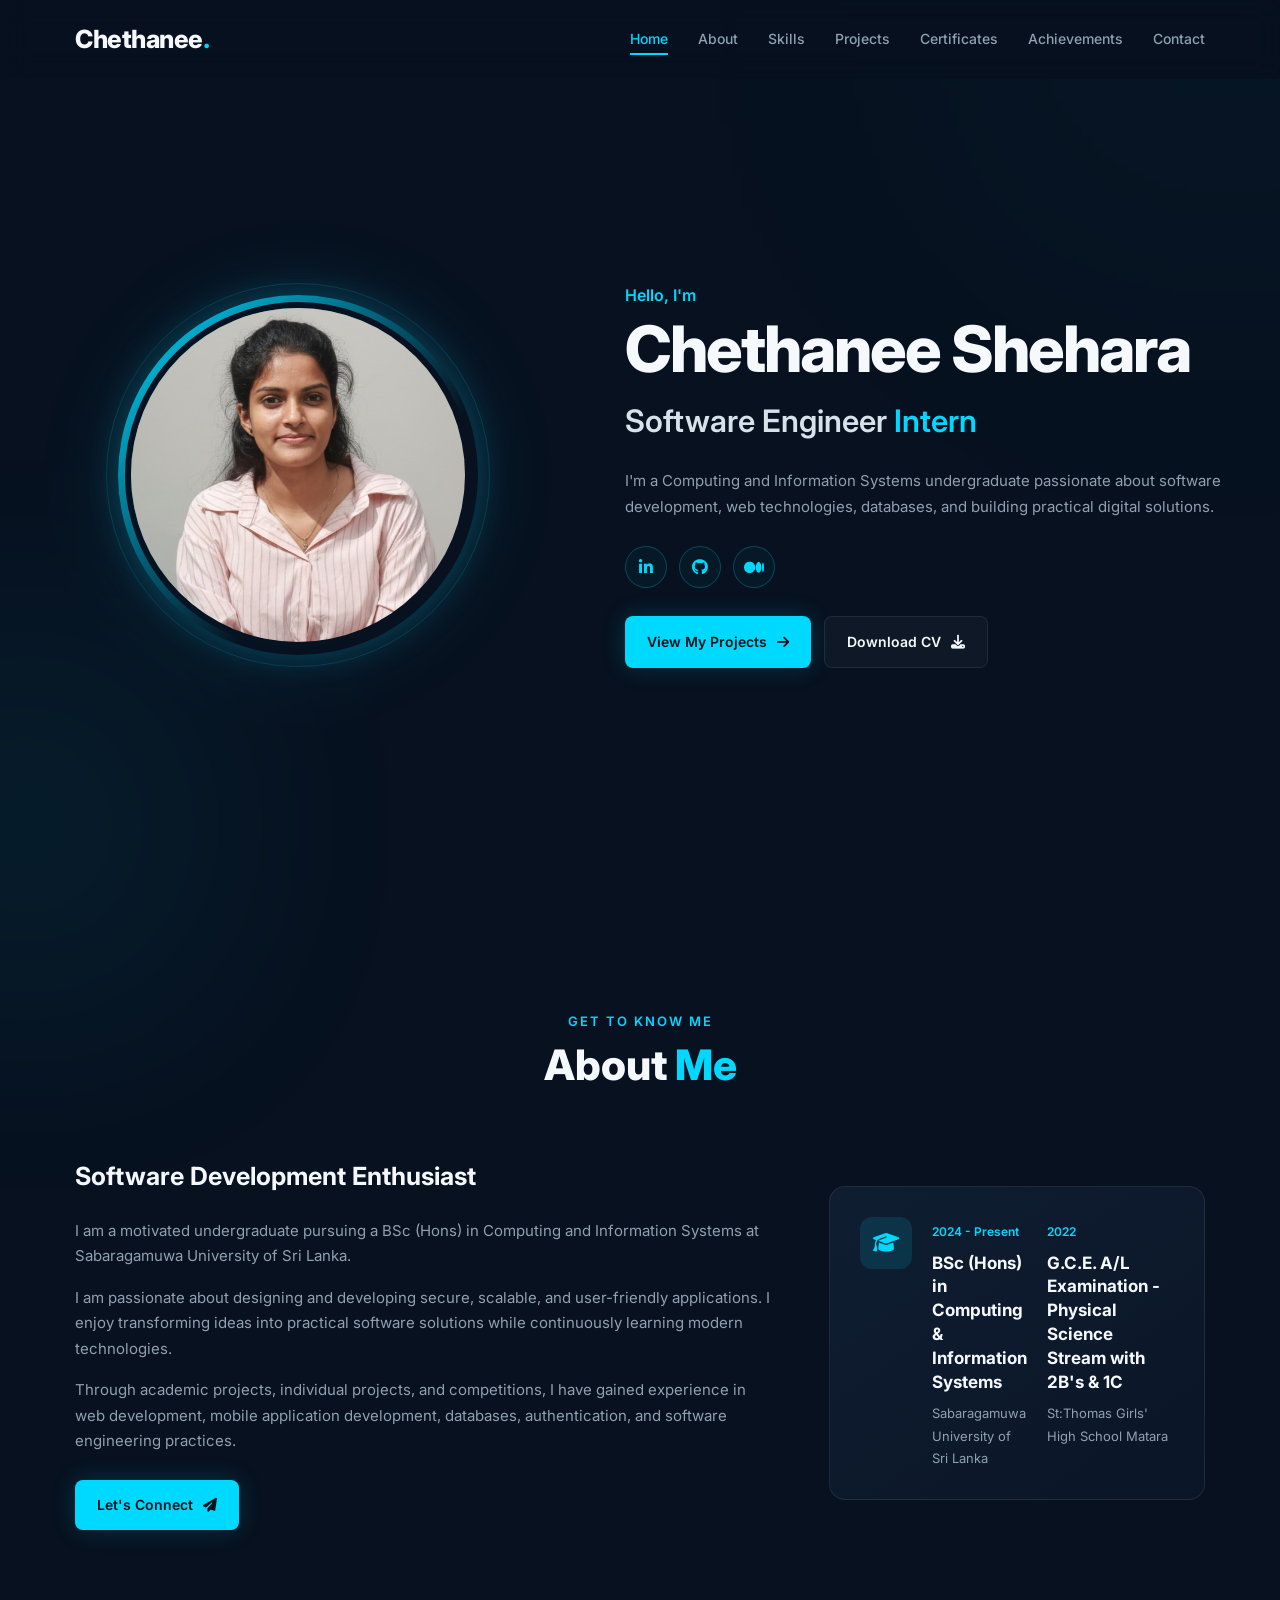
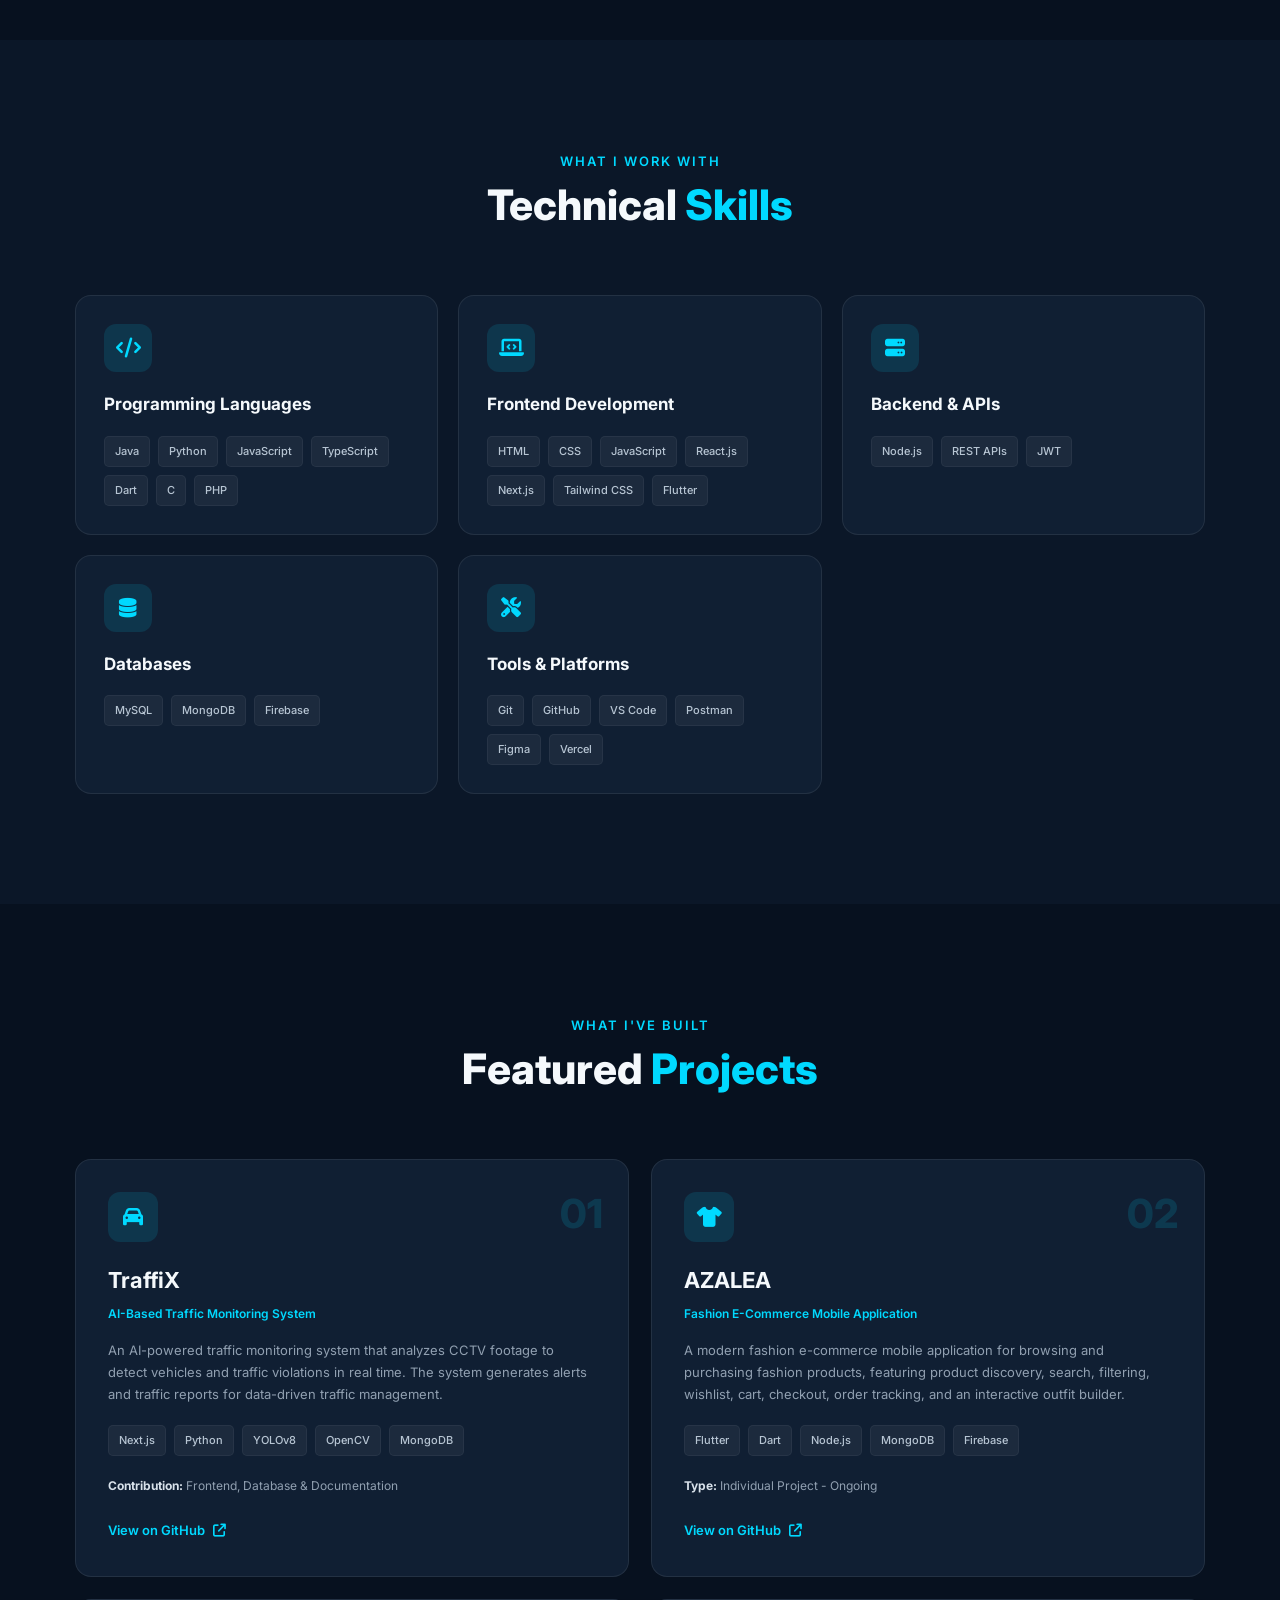
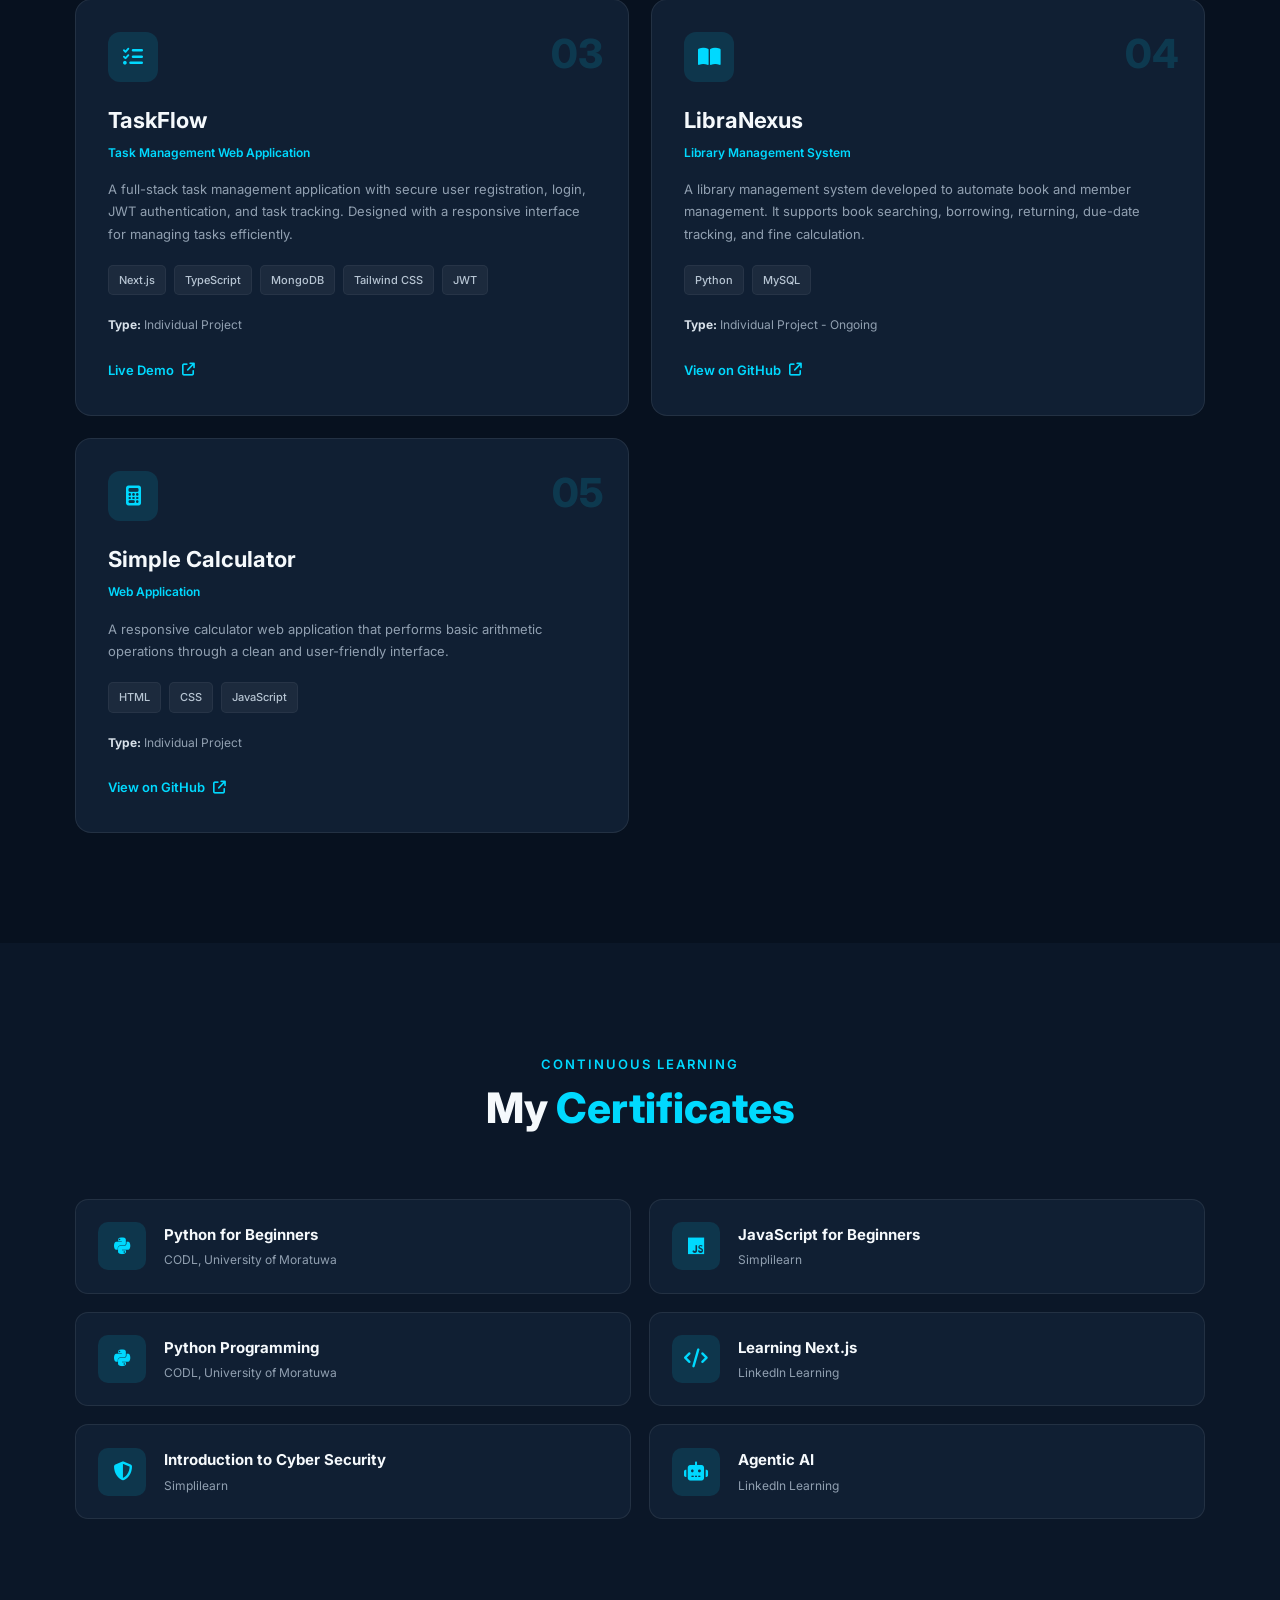
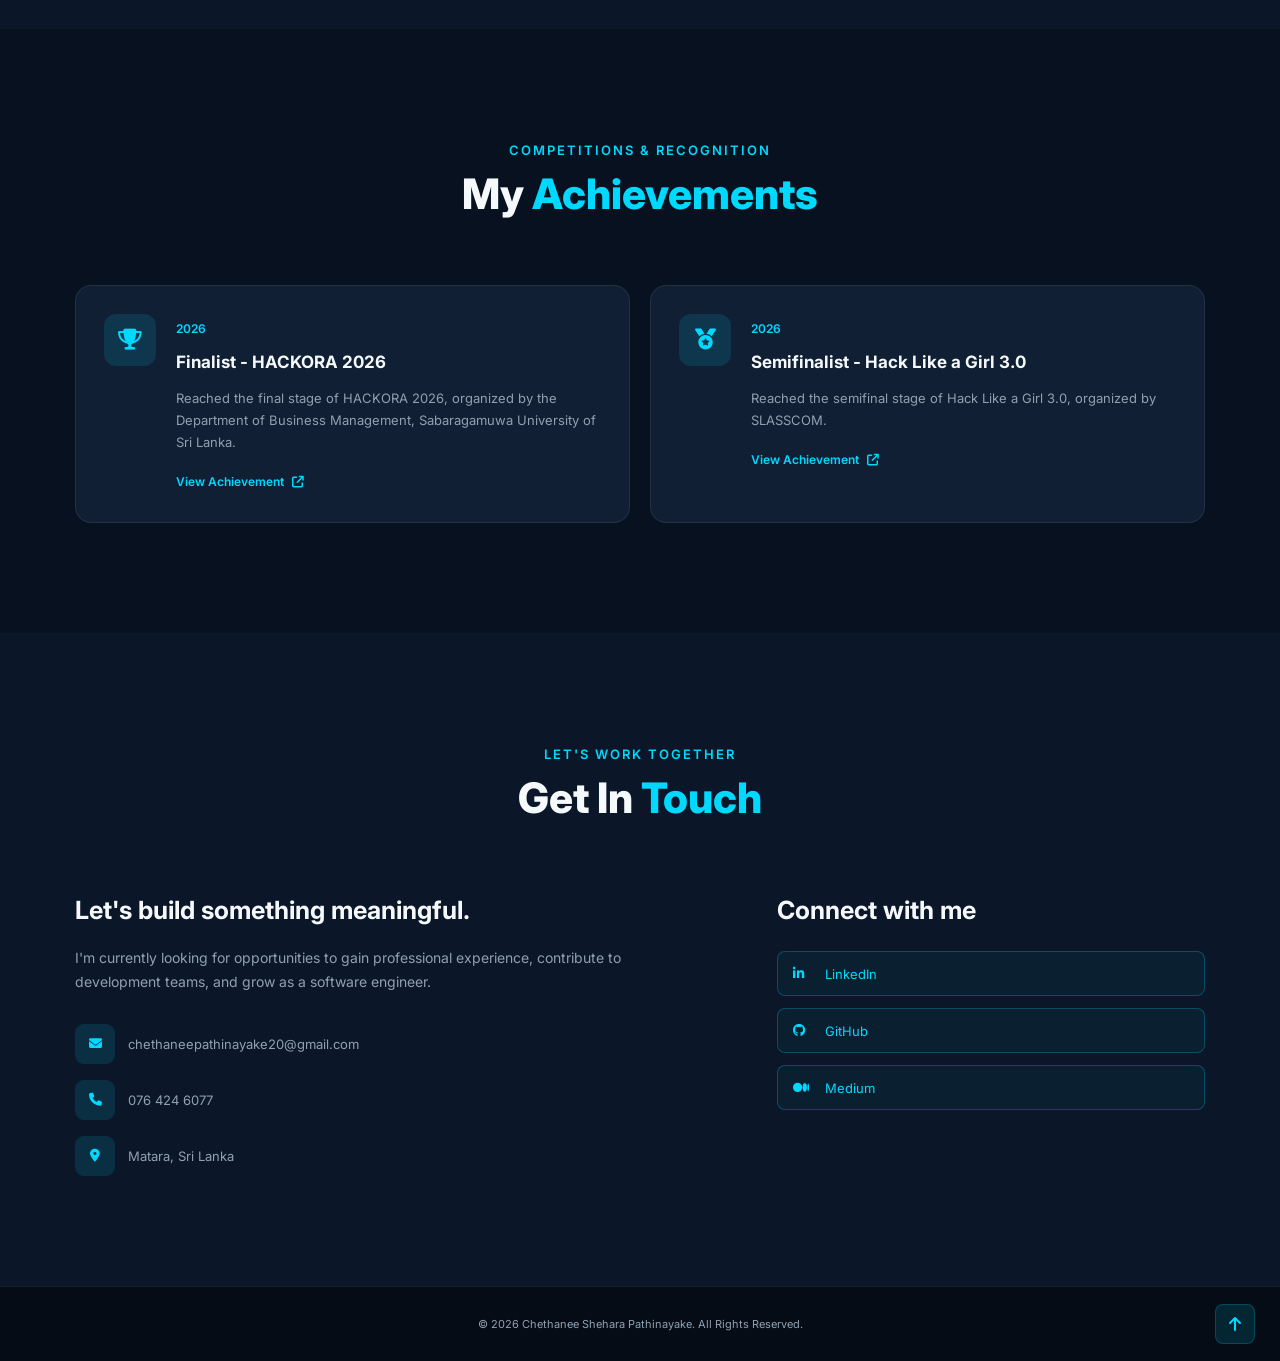
==== index.html @ 56ee56ca "Initial portfolio website" ====
<!DOCTYPE html>
<html lang="en">
<head>
  <meta charset="UTF-8">
  <meta name="viewport" content="width=device-width, initial-scale=1.0">

  <title>Chethanee Shehara | Software Engineer Intern</title>

  <meta
    name="description"
    content="Portfolio of Chethanee Shehara Pathinayake, a Computing and Information Systems undergraduate and aspiring Software Engineer."
  >

  <link rel="stylesheet" href="style.css">

  <!-- Font Awesome Icons -->
  <link
    rel="stylesheet"
    href="https://cdnjs.cloudflare.com/ajax/libs/font-awesome/6.5.2/css/all.min.css"
  >

  <script src="script.js" defer></script>
</head>

<body>

  <!-- =========================
       NAVBAR
  ========================== -->
  <header>
    <nav class="navbar">

      <a href="#home" class="logo">
        Chethanee<span>.</span>
      </a>

      <ul class="nav-links">
        <li><a href="#home" class="active">Home</a></li>
        <li><a href="#about">About</a></li>
        <li><a href="#skills">Skills</a></li>
        <li><a href="#projects">Projects</a></li>
        <li><a href="#certificates">Certificates</a></li>
        <li><a href="#achievements">Achievements</a></li>
        <li><a href="#contact">Contact</a></li>
      </ul>

      <button class="menu-toggle" aria-label="Toggle navigation">
        <i class="fa-solid fa-bars"></i>
      </button>

    </nav>
  </header>


  <!-- =========================
       HOME / HERO
  ========================== -->
  <section id="home" class="hero">

    <div class="hero-container">

      <!-- Profile Image -->
      <div class="hero-image">
        <div class="image-glow">
          <img
            src="images/Profile.jpeg"
            alt="Chethanee Shehara Pathinayake"
            class="profile-pic"
          >
        </div>
      </div>


      <!-- Hero Content -->
      <div class="hero-content">

        <p class="intro-text">Hello, I'm</p>

        <h1>
          Chethanee Shehara
        </h1>

        <h2>
          Software Engineer <span>Intern</span>
        </h2>

        <p class="hero-description">
          I'm a Computing and Information Systems undergraduate passionate
          about software development, web technologies, databases, and
          building practical digital solutions.
        </p>


        <!-- Social Links -->
        <div class="social-links">

          <a
            href="https://www.linkedin.com/in/chethanee-shehara-671b24375/"
            target="_blank"
            rel="noopener noreferrer"
            aria-label="LinkedIn"
          >
            <i class="fa-brands fa-linkedin-in"></i>
          </a>

          <a
            href="https://github.com/chethaneeshehara"
            target="_blank"
            rel="noopener noreferrer"
            aria-label="GitHub"
          >
            <i class="fa-brands fa-github"></i>
          </a>

          <a
            href="https://medium.com/@chethaneeshehara"
            target="_blank"
            rel="noopener noreferrer"
            aria-label="Medium"
          >
            <i class="fa-brands fa-medium"></i>
          </a>

        </div>


        <!-- Hero Buttons -->
        <div class="hero-buttons">

          <a href="#projects" class="btn primary-btn">
            View My Projects
            <i class="fa-solid fa-arrow-right"></i>
          </a>

          <a
            href="cv/Chethanee-Shehara-CV.pdf"
            class="btn secondary-btn"
            download
          >
            Download CV
            <i class="fa-solid fa-download"></i>
          </a>

        </div>

      </div>

    </div>

  </section>


  <!-- =========================
       ABOUT
  ========================== -->
  <section id="about" class="about section">

    <div class="section-title">
      <p>Get To Know Me</p>
      <h2>About <span>Me</span></h2>
    </div>


    <div class="about-container">

      <div class="about-content">

        <h3>Software Development Enthusiast</h3>

        <p>
          I am a motivated undergraduate pursuing a BSc (Hons) in
          Computing and Information Systems at Sabaragamuwa University
          of Sri Lanka.
        </p>

        <p>
          I am passionate about designing and developing secure,
          scalable, and user-friendly applications. I enjoy transforming
          ideas into practical software solutions while continuously
          learning modern technologies.
        </p>

        <p>
          Through academic projects, individual projects, and
          competitions, I have gained experience in web development,
          mobile application development, databases, authentication,
          and software engineering practices.
        </p>

        <a href="#contact" class="btn primary-btn">
          Let's Connect
          <i class="fa-solid fa-paper-plane"></i>
        </a>

      </div>


      <!-- Education Card -->
      <div class="education-card">

        <div class="education-icon">
          <i class="fa-solid fa-graduation-cap"></i>
        </div>

        <div>
          <span>2024 - Present</span>

          <h3>
            BSc (Hons) in Computing & Information Systems
          </h3>

          <p>
            Sabaragamuwa University of Sri Lanka
          </p>
        </div>
        <div>
          <span>2022</span>

          <h3>
            
G.C.E. A/L Examination - Physical Science Stream with 2B's & 1C
          </h3>

          <p>
            St:Thomas Girls' High School Matara
          </p>
        </div>

      </div>

    </div>

  </section>


  <!-- =========================
       SKILLS
  ========================== -->
  <section id="skills" class="skills section">

    <div class="section-title">
      <p>What I Work With</p>
      <h2>Technical <span>Skills</span></h2>
    </div>


    <div class="skills-container">

      <!-- Programming -->
      <div class="skill-card">

        <div class="skill-icon">
          <i class="fa-solid fa-code"></i>
        </div>

        <h3>Programming Languages</h3>

        <div class="skill-tags">
          <span>Java</span>
          <span>Python</span>
          <span>JavaScript</span>
          <span>TypeScript</span>
          <span>Dart</span>
          <span>C</span>
          <span>PHP</span>
        </div>

      </div>


      <!-- Frontend -->
      <div class="skill-card">

        <div class="skill-icon">
          <i class="fa-solid fa-laptop-code"></i>
        </div>

        <h3>Frontend Development</h3>

        <div class="skill-tags">
          <span>HTML</span>
          <span>CSS</span>
          <span>JavaScript</span>
          <span>React.js</span>
          <span>Next.js</span>
          <span>Tailwind CSS</span>
          <span>Flutter</span>
        </div>

      </div>


      <!-- Backend -->
      <div class="skill-card">

        <div class="skill-icon">
          <i class="fa-solid fa-server"></i>
        </div>

        <h3>Backend & APIs</h3>

        <div class="skill-tags">
          <span>Node.js</span>
          <span>REST APIs</span>
          <span>JWT</span>
        </div>

      </div>


      <!-- Databases -->
      <div class="skill-card">

        <div class="skill-icon">
          <i class="fa-solid fa-database"></i>
        </div>

        <h3>Databases</h3>

        <div class="skill-tags">
          <span>MySQL</span>
          <span>MongoDB</span>
          <span>Firebase</span>
        </div>

      </div>


      <!-- Tools -->
      <div class="skill-card">

        <div class="skill-icon">
          <i class="fa-solid fa-screwdriver-wrench"></i>
        </div>

        <h3>Tools & Platforms</h3>

        <div class="skill-tags">
          <span>Git</span>
          <span>GitHub</span>
          <span>VS Code</span>
          <span>Postman</span>
          <span>Figma</span>
          <span>Vercel</span>
        </div>

      </div>

    </div>

  </section>


  <!-- =========================
       PROJECTS
  ========================== -->
  <section id="projects" class="projects section">

    <div class="section-title">
      <p>What I've Built</p>
      <h2>Featured <span>Projects</span></h2>
    </div>


    <div class="projects-container">


      <!-- TraffiX -->
      <article class="project-card">

        <div class="project-number">01</div>

        <div class="project-icon">
          <i class="fa-solid fa-car"></i>
        </div>

        <h3>TraffiX</h3>

        <p class="project-type">
          AI-Based Traffic Monitoring System
        </p>

        <p>
          An AI-powered traffic monitoring system that analyzes CCTV
          footage to detect vehicles and traffic violations in real time.
          The system generates alerts and traffic reports for
          data-driven traffic management.
        </p>

        <div class="tech-stack">
          <span>Next.js</span>
          <span>Python</span>
          <span>YOLOv8</span>
          <span>OpenCV</span>
          <span>MongoDB</span>
        </div>

        <p class="contribution">
          <strong>Contribution:</strong>
          Frontend, Database & Documentation
        </p>

        <a
          href="https://github.com/Deshan-D/Capstone-Project"
          target="_blank"
          rel="noopener noreferrer"
          class="project-link"
        >
          View on GitHub
          <i class="fa-solid fa-arrow-up-right-from-square"></i>
        </a>

      </article>


      <!-- AZALEA -->
      <article class="project-card">

        <div class="project-number">02</div>

        <div class="project-icon">
          <i class="fa-solid fa-shirt"></i>
        </div>

        <h3>AZALEA</h3>

        <p class="project-type">
          Fashion E-Commerce Mobile Application
        </p>

        <p>
          A modern fashion e-commerce mobile application for browsing
          and purchasing fashion products, featuring product discovery,
          search, filtering, wishlist, cart, checkout, order tracking,
          and an interactive outfit builder.
        </p>

        <div class="tech-stack">
          <span>Flutter</span>
          <span>Dart</span>
          <span>Node.js</span>
          <span>MongoDB</span>
          <span>Firebase</span>
        </div>

        <p class="contribution">
          <strong>Type:</strong>
          Individual Project - Ongoing
        </p>

        <a
          href="https://github.com/chethaneeshehara/AZALEA"
          target="_blank"
          rel="noopener noreferrer"
          class="project-link"
        >
          View on GitHub
          <i class="fa-solid fa-arrow-up-right-from-square"></i>
        </a>

      </article>


      <!-- TaskFlow -->
      <article class="project-card">

        <div class="project-number">03</div>

        <div class="project-icon">
          <i class="fa-solid fa-list-check"></i>
        </div>

        <h3>TaskFlow</h3>

        <p class="project-type">
          Task Management Web Application
        </p>

        <p>
          A full-stack task management application with secure user
          registration, login, JWT authentication, and task tracking.
          Designed with a responsive interface for managing tasks
          efficiently.
        </p>

        <div class="tech-stack">
          <span>Next.js</span>
          <span>TypeScript</span>
          <span>MongoDB</span>
          <span>Tailwind CSS</span>
          <span>JWT</span>
        </div>

        <p class="contribution">
          <strong>Type:</strong>
          Individual Project
        </p>

        <a
          href="https://task-flow-sigma-orcin.vercel.app/"
          target="_blank"
          rel="noopener noreferrer"
          class="project-link"
        >
          Live Demo
          <i class="fa-solid fa-arrow-up-right-from-square"></i>
        </a>

      </article>


      <!-- LibraNexus -->
      <article class="project-card">

        <div class="project-number">04</div>

        <div class="project-icon">
          <i class="fa-solid fa-book-open"></i>
        </div>

        <h3>LibraNexus</h3>

        <p class="project-type">
          Library Management System
        </p>

        <p>
          A library management system developed to automate book and
          member management. It supports book searching, borrowing,
          returning, due-date tracking, and fine calculation.
        </p>

        <div class="tech-stack">
          <span>Python</span>
          <span>MySQL</span>
        </div>

        <p class="contribution">
          <strong>Type:</strong>
          Individual Project - Ongoing
        </p>

        <a
          href="https://github.com/chethaneeshehara/LibraNexus"
          target="_blank"
          rel="noopener noreferrer"
          class="project-link"
        >
          View on GitHub
          <i class="fa-solid fa-arrow-up-right-from-square"></i>
        </a>

      </article>


      <!-- Simple Calculator -->
      <article class="project-card">

        <div class="project-number">05</div>

        <div class="project-icon">
          <i class="fa-solid fa-calculator"></i>
        </div>

        <h3>Simple Calculator</h3>

        <p class="project-type">
          Web Application
        </p>

        <p>
          A responsive calculator web application that performs basic
          arithmetic operations through a clean and user-friendly
          interface.
        </p>

        <div class="tech-stack">
          <span>HTML</span>
          <span>CSS</span>
          <span>JavaScript</span>
        </div>

        <p class="contribution">
          <strong>Type:</strong>
          Individual Project
        </p>

        <a
          href="https://github.com/chethaneeshehara/Simple-Calculator"
          target="_blank"
          rel="noopener noreferrer"
          class="project-link"
        >
          View on GitHub
          <i class="fa-solid fa-arrow-up-right-from-square"></i>
        </a>

      </article>

    </div>

  </section>


  <!-- =========================
       CERTIFICATES
  ========================== -->
  <section id="certificates" class="certificates section">

    <div class="section-title">
      <p>Continuous Learning</p>
      <h2>My <span>Certificates</span></h2>
    </div>


    <div class="certificates-container">


      <!-- Python for Beginners -->
      <a
        href="https://www.linkedin.com/posts/chethanee-shehara-671b24375_python-coding-programming-activity-7440980958159384576-u6r8?utm_source=share&utm_medium=member_desktop&rcm=ACoAAFzklLUBPjqSA1tHZdxPpSMZhhqPNwIa7oY"
        class="certificate-link"
        target="_blank"
        rel="noopener noreferrer"
        aria-label="View Python for Beginners certificate"
      >
        <div class="certificate-card">

          <div class="certificate-icon">
            <i class="fa-brands fa-python"></i>
          </div>

          <div>
            <h3>Python for Beginners</h3>
            <p>CODL, University of Moratuwa</p>
          </div>

        </div>
      </a>


      <!-- JavaScript for Beginners -->
      <a
        href="https://simpli-web.app.link/e/VHoy33OmV5b"
        class="certificate-link"
        target="_blank"
        rel="noopener noreferrer"
        aria-label="View JavaScript for Beginners certificate"
      >
        <div class="certificate-card">

          <div class="certificate-icon">
            <i class="fa-brands fa-js"></i>
          </div>

          <div>
            <h3>JavaScript for Beginners</h3>
            <p>Simplilearn</p>
          </div>

        </div>
      </a>


      <!-- Python Programming -->
      <a
        href="https://www.linkedin.com/posts/chethanee-shehara-671b24375_python-programming-continuouslearning-activity-7447538239248474112-gM27?utm_source=share&utm_medium=member_desktop&rcm=ACoAAFzklLUBPjqSA1tHZdxPpSMZhhqPNwIa7oY"
        class="certificate-link"
        target="_blank"
        rel="noopener noreferrer"
        aria-label="View Python Programming certificate"
      >
        <div class="certificate-card">

          <div class="certificate-icon">
            <i class="fa-brands fa-python"></i>
          </div>

          <div>
            <h3>Python Programming</h3>
            <p>CODL, University of Moratuwa</p>
          </div>

        </div>
      </a>


      <!-- Learning Next.js -->
      <a
        href="https://www.linkedin.com/posts/chethanee-shehara-671b24375_nextjs-webdevelopment-fullstack-activity-7447325724123877376-D3NC?utm_source=share&utm_medium=member_desktop&rcm=ACoAAFzklLUBPjqSA1tHZdxPpSMZhhqPNwIa7oY"
        class="certificate-link"
        target="_blank"
        rel="noopener noreferrer"
        aria-label="View Learning Next.js certificate"
      >
        <div class="certificate-card">

          <div class="certificate-icon">
            <i class="fa-solid fa-code"></i>
          </div>

          <div>
            <h3>Learning Next.js</h3>
            <p>LinkedIn Learning</p>
          </div>

        </div>
      </a>


      <!-- Introduction to Cyber Security -->
      <a
        href="https://simpli-web.app.link/e/KDz75WFmV5b"
        class="certificate-link"
        target="_blank"
        rel="noopener noreferrer"
        aria-label="View Introduction to Cyber Security certificate"
      >
        <div class="certificate-card">

          <div class="certificate-icon">
            <i class="fa-solid fa-shield-halved"></i>
          </div>

          <div>
            <h3>Introduction to Cyber Security</h3>
            <p>Simplilearn</p>
          </div>

        </div>
      </a>


      <!-- Agentic AI -->
      <a
        href="https://www.linkedin.com/posts/chethanee-shehara-671b24375_agenticai-aiagents-generativeai-activity-7450538816312066048-bD8k?utm_source=share&utm_medium=member_desktop&rcm=ACoAAFzklLUBPjqSA1tHZdxPpSMZhhqPNwIa7oY"
        class="certificate-link"
        target="_blank"
        rel="noopener noreferrer"
        aria-label="View Agentic AI certificate"
      >
        <div class="certificate-card">

          <div class="certificate-icon">
            <i class="fa-solid fa-robot"></i>
          </div>

          <div>
            <h3>Agentic AI</h3>
            <p>LinkedIn Learning</p>
          </div>

        </div>
      </a>

    </div>

  </section>


  <!-- =========================
       ACHIEVEMENTS
  ========================== -->
  <section id="achievements" class="achievements section">

    <div class="section-title">
      <p>Competitions & Recognition</p>
      <h2>My <span>Achievements</span></h2>
    </div>


    <div class="achievements-container">

      <div class="achievement-card">

        <div class="achievement-icon">
          <i class="fa-solid fa-trophy"></i>
        </div>

        <div>
          <span>2026</span>

          <h3>
            Finalist - HACKORA 2026
          </h3>

          <p>
            Reached the final stage of HACKORA 2026, organized by the
            Department of Business Management, Sabaragamuwa University
            of Sri Lanka.
          </p>

          <a
            href="https://www.linkedin.com/posts/chethanee-shehara-671b24375_hackora2026-hackthegap-teamhacksprout-activity-7498256850753204224-25rG"
            target="_blank"
            rel="noopener noreferrer"
          >
            View Achievement
            <i class="fa-solid fa-arrow-up-right-from-square"></i>
          </a>
        </div>

      </div>


      <div class="achievement-card">

        <div class="achievement-icon">
          <i class="fa-solid fa-medal"></i>
        </div>

        <div>
          <span>2026</span>

          <h3>
            Semifinalist - Hack Like a Girl 3.0
          </h3>

          <p>
            Reached the semifinal stage of Hack Like a Girl 3.0,
            organized by SLASSCOM.
          </p>

          <a
            href="https://www.linkedin.com/posts/lakshani-kaveesha_hacklikeagirl-slasscom-innovation-ugcPost-7467095352152707073-9Gq-"
            target="_blank"
            rel="noopener noreferrer"
          >
            View Achievement
            <i class="fa-solid fa-arrow-up-right-from-square"></i>
          </a>
        </div>

      </div>

    </div>

  </section>


  <!-- =========================
       CONTACT
  ========================== -->
  <section id="contact" class="contact section">

    <div class="section-title">
      <p>Let's Work Together</p>
      <h2>Get In <span>Touch</span></h2>
    </div>


    <div class="contact-container">

      <div class="contact-content">

        <h3>Let's build something meaningful.</h3>

        <p>
          I'm currently looking for opportunities to gain professional
          experience, contribute to development teams, and grow as a
          software engineer.
        </p>

        <div class="contact-info">

          <a href="mailto:chethaneepathinayake20@gmail.com">
            <i class="fa-solid fa-envelope"></i>
            <span>
              chethaneepathinayake20@gmail.com
            </span>
          </a>

          <a href="tel:0764246077">
            <i class="fa-solid fa-phone"></i>
            <span>
              076 424 6077
            </span>
          </a>

          <div>
            <i class="fa-solid fa-location-dot"></i>
            <span>
              Matara, Sri Lanka
            </span>
          </div>

        </div>

      </div>


      <div class="contact-socials">

        <h3>Connect with me</h3>

        <div class="social-links">

          <a
            href="https://www.linkedin.com/in/chethanee-shehara-671b24375/"
            target="_blank"
            rel="noopener noreferrer"
            aria-label="LinkedIn"
          >
            <i class="fa-brands fa-linkedin-in"></i>
            LinkedIn
          </a>

          <a
            href="https://github.com/chethaneeshehara"
            target="_blank"
            rel="noopener noreferrer"
            aria-label="GitHub"
          >
            <i class="fa-brands fa-github"></i>
            GitHub
          </a>

          <a
            href="https://medium.com/@chethaneeshehara"
            target="_blank"
            rel="noopener noreferrer"
            aria-label="Medium"
          >
            <i class="fa-brands fa-medium"></i>
            Medium
          </a>

        </div>

      </div>

    </div>

  </section>


  <!-- =========================
       FOOTER
  ========================== -->
  <footer>

    <p>
      © 2026 Chethanee Shehara Pathinayake.
      All Rights Reserved.
    </p>

    <a
      href="#home"
      class="back-to-top"
      aria-label="Back to top"
      title="Back to top"
    >
      <i class="fa-solid fa-arrow-up"></i>
    </a>

  </footer>

</body>
</html>
---- style.css ----
/* ============================================================
   CHETHANEE SHEHARA - PORTFOLIO
   Dark / Cyan Professional Developer Theme
   ============================================================ */

@import url('https://fonts.googleapis.com/css2?family=Inter:wght@400;500;600;700;800&display=swap');

/* =========================
   ROOT VARIABLES
========================= */

:root {
  --bg: #07111f;
  --bg-secondary: #0b1728;
  --card: #101f33;
  --card-hover: #14263e;

  --primary: #00d9ff;
  --primary-dark: #00a8d6;
  --primary-soft: rgba(0, 217, 255, 0.12);
  --primary-glow: rgba(0, 217, 255, 0.35);

  --white: #f5f9fc;
  --text: #d8e1ea;
  --muted: #91a0b1;

  --border: rgba(255, 255, 255, 0.08);

  --max-width: 1180px;
  --radius: 16px;

  --transition: 0.3s ease;
}

/* =========================
   RESET
========================= */

* {
  margin: 0;
  padding: 0;
  box-sizing: border-box;
  scroll-behavior: smooth;
}

html {
  scroll-padding-top: 90px;
}

body {
  font-family: 'Inter', sans-serif;
  background: var(--bg);
  color: var(--text);
  line-height: 1.7;
  overflow-x: hidden;
}

body::before {
  content: "";
  position: fixed;
  width: 500px;
  height: 500px;
  background: var(--primary-glow);
  filter: blur(180px);
  opacity: 0.12;
  top: -250px;
  right: -200px;
  pointer-events: none;
  z-index: -1;
}

a {
  color: inherit;
  text-decoration: none;
}

button {
  font-family: inherit;
}

img {
  max-width: 100%;
  display: block;
}

/* =========================
   SCROLLBAR
========================= */

::-webkit-scrollbar {
  width: 8px;
}

::-webkit-scrollbar-track {
  background: var(--bg);
}

::-webkit-scrollbar-thumb {
  background: #17314a;
  border-radius: 20px;
}

::-webkit-scrollbar-thumb:hover {
  background: var(--primary);
}

/* =========================
   NAVBAR
========================= */

header {
  position: fixed;
  top: 0;
  left: 0;
  width: 100%;
  z-index: 1000;
  background: rgba(7, 17, 31, 0.82);
  backdrop-filter: blur(14px);
  border-bottom: 1px solid transparent;
  transition: var(--transition);
}

header.scrolled {
  border-bottom-color: var(--border);
  background: rgba(7, 17, 31, 0.95);
}

.navbar {
  max-width: var(--max-width);
  margin: auto;
  min-height: 78px;
  padding: 0 25px;

  display: flex;
  align-items: center;
  justify-content: space-between;
}

.logo {
  font-size: 25px;
  font-weight: 800;
  color: var(--white);
  letter-spacing: -0.5px;
}

.logo span {
  color: var(--primary);
}

.nav-links {
  display: flex;
  align-items: center;
  gap: 30px;
  list-style: none;
}

.nav-links a {
  position: relative;
  color: var(--muted);
  font-size: 14px;
  font-weight: 500;
  transition: var(--transition);
}

.nav-links a::after {
  content: "";
  position: absolute;
  left: 0;
  bottom: -8px;
  width: 0;
  height: 2px;
  background: var(--primary);
  transition: var(--transition);
}

.nav-links a:hover,
.nav-links a.active {
  color: var(--primary);
}

.nav-links a:hover::after,
.nav-links a.active::after {
  width: 100%;
}

.menu-toggle {
  display: none;
  border: none;
  background: transparent;
  color: var(--white);
  font-size: 23px;
  cursor: pointer;
}

/* =========================
   COMMON SECTION
========================= */

.section {
  max-width: var(--max-width);
  margin: auto;
  padding: 110px 25px;
}

.section-title {
  text-align: center;
  margin-bottom: 65px;
}

.section-title p {
  color: var(--primary);
  font-size: 13px;
  font-weight: 600;
  letter-spacing: 2px;
  text-transform: uppercase;
  margin-bottom: 8px;
}

.section-title h2 {
  color: var(--white);
  font-size: clamp(30px, 4vw, 42px);
  font-weight: 800;
  line-height: 1.2;
}

.section-title h2 span {
  color: var(--primary);
}

/* =========================
   BUTTONS
========================= */

.btn {
  display: inline-flex;
  align-items: center;
  justify-content: center;
  gap: 10px;

  padding: 13px 22px;
  border-radius: 8px;

  font-size: 14px;
  font-weight: 600;

  transition: var(--transition);
}

.primary-btn {
  color: #00131a;
  background: var(--primary);
  box-shadow: 0 0 25px rgba(0, 217, 255, 0.18);
}

.primary-btn:hover {
  background: #3ee4ff;
  transform: translateY(-3px);
  box-shadow: 0 0 35px rgba(0, 217, 255, 0.35);
}

.secondary-btn {
  color: var(--white);
  border: 1px solid var(--border);
  background: rgba(255, 255, 255, 0.03);
}

.secondary-btn:hover {
  border-color: var(--primary);
  color: var(--primary);
  transform: translateY(-3px);
}

/* =========================
   HERO
========================= */

.hero {
  min-height: 100vh;
  display: flex;
  align-items: center;
  padding: 120px 25px 70px;
  position: relative;
}

.hero::after {
  content: "";
  position: absolute;
  width: 350px;
  height: 350px;
  background: var(--primary);
  opacity: 0.07;
  filter: blur(130px);
  left: -150px;
  bottom: -100px;
  pointer-events: none;
}

.hero-container {
  max-width: var(--max-width);
  width: 100%;
  margin: auto;

  display: grid;
  grid-template-columns: 0.9fr 1.1fr;
  align-items: center;
  gap: 80px;
}

/* =========================
   HERO IMAGE
========================= */

.hero-image {
  display: flex;
  justify-content: center;
  order: 1;
}

.image-glow {
  position: relative;
  width: 360px;
  height: 360px;
  border-radius: 50%;
  padding: 7px;

  background: linear-gradient(
    135deg,
    var(--primary),
    transparent 65%
  );

  box-shadow:
    0 0 35px rgba(0, 217, 255, 0.25),
    0 0 90px rgba(0, 217, 255, 0.1);
}

.image-glow::before {
  content: "";
  position: absolute;
  inset: -12px;
  border-radius: 50%;
  border: 1px solid rgba(0, 217, 255, 0.15);
}

.profile-pic {
  width: 100%;
  height: 100%;
  object-fit: cover;
  border-radius: 50%;
  border: 6px solid var(--bg);
}

/* =========================
   HERO CONTENT
========================= */

.hero-content {
  order: 2;
}

.intro-text {
  color: var(--primary);
  font-size: 16px;
  font-weight: 600;
  margin-bottom: 5px;
}

.hero-content h1 {
  color: var(--white);
  font-size: clamp(42px, 5vw, 68px);
  font-weight: 800;
  line-height: 1.08;
  letter-spacing: -2px;
  margin-bottom: 12px;
}

.hero-content h2 {
  color: var(--text);
  font-size: clamp(22px, 3vw, 31px);
  font-weight: 600;
  margin-bottom: 20px;
}

.hero-content h2 span {
  color: var(--primary);
}

.hero-description {
  max-width: 650px;
  color: var(--muted);
  font-size: 15px;
  margin-bottom: 27px;
}

/* =========================
   SOCIAL LINKS
========================= */

.social-links {
  display: flex;
  align-items: center;
  gap: 12px;
}

.hero-content .social-links {
  margin-bottom: 28px;
}

.social-links a {
  width: 42px;
  height: 42px;

  display: flex;
  align-items: center;
  justify-content: center;

  border: 1px solid rgba(0, 217, 255, 0.25);
  border-radius: 50%;

  color: var(--primary);
  background: rgba(0, 217, 255, 0.04);

  transition: var(--transition);
}

.social-links a:hover {
  color: #00131a;
  background: var(--primary);
  border-color: var(--primary);
  transform: translateY(-4px);
  box-shadow: 0 0 20px rgba(0, 217, 255, 0.25);
}

/* =========================
   HERO BUTTONS
========================= */

.hero-buttons {
  display: flex;
  flex-wrap: wrap;
  gap: 13px;
}

/* =========================
   ABOUT
========================= */

.about-container {
  display: grid;
  grid-template-columns: 1.3fr 0.7fr;
  gap: 55px;
  align-items: center;
}

.about-content h3 {
  color: var(--white);
  font-size: 25px;
  margin-bottom: 20px;
}

.about-content p {
  color: var(--muted);
  font-size: 15px;
  margin-bottom: 16px;
}

.about-content .btn {
  margin-top: 10px;
}

/* =========================
   EDUCATION CARD
========================= */

.education-card {
  padding: 30px;
  background: linear-gradient(
    145deg,
    rgba(16, 31, 51, 0.95),
    rgba(11, 23, 40, 0.95)
  );

  border: 1px solid var(--border);
  border-radius: var(--radius);

  display: flex;
  gap: 20px;

  transition: var(--transition);
}

.education-card:hover {
  transform: translateY(-5px);
  border-color: rgba(0, 217, 255, 0.35);
  box-shadow: 0 15px 40px rgba(0, 0, 0, 0.2);
}

.education-icon {
  min-width: 52px;
  height: 52px;

  display: flex;
  align-items: center;
  justify-content: center;

  color: var(--primary);
  background: var(--primary-soft);
  border-radius: 12px;

  font-size: 21px;
}

.education-card span {
  color: var(--primary);
  font-size: 12px;
  font-weight: 600;
}

.education-card h3 {
  color: var(--white);
  font-size: 17px;
  line-height: 1.4;
  margin: 8px 0;
}

.education-card p {
  color: var(--muted);
  font-size: 13px;
}

/* =========================
   SKILLS
========================= */

.skills {
  max-width: none;
  background: var(--bg-secondary);
}

.skills > .section-title,
.skills > .skills-container {
  max-width: var(--max-width);
  margin-left: auto;
  margin-right: auto;
}

.skills-container {
  display: grid;
  grid-template-columns: repeat(3, 1fr);
  gap: 20px;
  padding: 0 25px;
}

.skill-card {
  padding: 28px;
  background: var(--card);
  border: 1px solid var(--border);
  border-radius: var(--radius);

  transition: var(--transition);
}

.skill-card:hover {
  transform: translateY(-6px);
  border-color: rgba(0, 217, 255, 0.35);
  background: var(--card-hover);
  box-shadow: 0 15px 40px rgba(0, 0, 0, 0.22);
}

.skill-icon {
  width: 48px;
  height: 48px;

  display: flex;
  align-items: center;
  justify-content: center;

  margin-bottom: 18px;

  border-radius: 12px;
  background: var(--primary-soft);
  color: var(--primary);

  font-size: 20px;
}

.skill-card h3 {
  color: var(--white);
  font-size: 17px;
  margin-bottom: 17px;
}

.skill-tags,
.tech-stack {
  display: flex;
  flex-wrap: wrap;
  gap: 8px;
}

.skill-tags span,
.tech-stack span {
  padding: 5px 10px;
  border-radius: 5px;

  color: #b7c5d3;
  background: rgba(255, 255, 255, 0.05);

  font-size: 11px;
  font-weight: 500;

  border: 1px solid rgba(255, 255, 255, 0.05);
}

/* =========================
   PROJECTS
========================= */

.projects-container {
  display: grid;
  grid-template-columns: repeat(2, 1fr);
  gap: 22px;
}

.project-card {
  position: relative;
  padding: 32px;

  background: var(--card);
  border: 1px solid var(--border);
  border-radius: var(--radius);

  overflow: hidden;
  transition: var(--transition);
}

.project-card::before {
  content: "";
  position: absolute;
  top: 0;
  left: 0;

  width: 100%;
  height: 3px;

  background: linear-gradient(
    90deg,
    var(--primary),
    transparent
  );

  opacity: 0;
  transition: var(--transition);
}

.project-card:hover {
  transform: translateY(-7px);
  border-color: rgba(0, 217, 255, 0.3);
  box-shadow: 0 20px 45px rgba(0, 0, 0, 0.25);
}

.project-card:hover::before {
  opacity: 1;
}

.project-number {
  position: absolute;
  right: 25px;
  top: 20px;

  color: rgba(0, 217, 255, 0.14);
  font-size: 40px;
  font-weight: 800;
}

.project-icon {
  width: 50px;
  height: 50px;

  display: flex;
  align-items: center;
  justify-content: center;

  margin-bottom: 20px;

  color: var(--primary);
  background: var(--primary-soft);
  border-radius: 12px;

  font-size: 20px;
}

.project-card h3 {
  color: var(--white);
  font-size: 22px;
  margin-bottom: 4px;
}

.project-type {
  color: var(--primary);
  font-size: 12px;
  font-weight: 600;
  margin-bottom: 15px;
}

.project-card > p:not(.project-type):not(.contribution) {
  color: var(--muted);
  font-size: 13px;
  margin-bottom: 20px;
}

.project-card .tech-stack {
  margin-bottom: 20px;
}

.contribution {
  color: var(--muted);
  font-size: 12px;
  margin-bottom: 20px;
}

.contribution strong {
  color: var(--text);
}

.project-link {
  display: inline-flex;
  align-items: center;
  gap: 8px;

  color: var(--primary);
  font-size: 13px;
  font-weight: 600;

  transition: var(--transition);
}

.project-link:hover {
  gap: 13px;
}

/* =========================
   CERTIFICATES
========================= */

.certificates {
  max-width: none;
  background: var(--bg-secondary);
}

.certificates > .section-title,
.certificates > .certificates-container {
  max-width: var(--max-width);
  margin-left: auto;
  margin-right: auto;
}

.certificates-container {
  display: grid;
  grid-template-columns: repeat(2, 1fr);
  gap: 18px;
  padding: 0 25px;
}

/* Clickable certificate wrapper */
.certificate-link {
  display: block;
  text-decoration: none;
  color: inherit;
  cursor: pointer;
}

/* Certificate Card */
.certificate-card {
  display: flex;
  align-items: center;
  gap: 18px;

  padding: 22px;

  background: var(--card);
  border: 1px solid var(--border);
  border-radius: 13px;

  transition: var(--transition);
}

.certificate-link:hover .certificate-card {
  transform: translateX(5px);
  border-color: rgba(0, 217, 255, 0.3);
  background: var(--card-hover);
  box-shadow: 0 10px 30px rgba(0, 0, 0, 0.18);
}

.certificate-link:focus-visible .certificate-card {
  outline: 2px solid var(--primary);
  outline-offset: 3px;
}

.certificate-icon {
  min-width: 48px;
  height: 48px;

  display: flex;
  align-items: center;
  justify-content: center;

  color: var(--primary);
  background: var(--primary-soft);
  border-radius: 10px;

  font-size: 19px;

  transition: var(--transition);
}

.certificate-link:hover .certificate-icon {
  background: rgba(0, 217, 255, 0.18);
}

.certificate-card h3 {
  color: var(--white);
  font-size: 15px;
  margin-bottom: 3px;
}

.certificate-card p {
  color: var(--muted);
  font-size: 12px;
}

/* =========================
   ACHIEVEMENTS
========================= */

.achievements-container {
  display: grid;
  grid-template-columns: repeat(2, 1fr);
  gap: 20px;
}

.achievement-card {
  display: flex;
  gap: 20px;

  padding: 28px;

  background: var(--card);
  border: 1px solid var(--border);
  border-radius: var(--radius);

  transition: var(--transition);
}

.achievement-card:hover {
  transform: translateY(-5px);
  border-color: rgba(0, 217, 255, 0.3);
}

.achievement-icon {
  min-width: 52px;
  height: 52px;

  display: flex;
  align-items: center;
  justify-content: center;

  color: var(--primary);
  background: var(--primary-soft);
  border-radius: 12px;

  font-size: 21px;
}

.achievement-card span {
  color: var(--primary);
  font-size: 12px;
  font-weight: 600;
}

.achievement-card h3 {
  color: var(--white);
  font-size: 17px;
  margin: 7px 0 10px;
}

.achievement-card p {
  color: var(--muted);
  font-size: 13px;
  margin-bottom: 14px;
}

.achievement-card a {
  color: var(--primary);
  font-size: 12px;
  font-weight: 600;
}

.achievement-card a i {
  margin-left: 5px;
}

/* =========================
   CONTACT
========================= */

.contact {
  max-width: none;
  background: var(--bg-secondary);
}

.contact > .section-title,
.contact > .contact-container {
  max-width: var(--max-width);
  margin-left: auto;
  margin-right: auto;
}

.contact-container {
  display: grid;
  grid-template-columns: 1.2fr 0.8fr;
  gap: 60px;
  padding: 0 25px;
}

.contact-content h3,
.contact-socials h3 {
  color: var(--white);
  font-size: 25px;
  margin-bottom: 15px;
}

.contact-content > p {
  max-width: 600px;
  color: var(--muted);
  font-size: 14px;
  margin-bottom: 30px;
}

.contact-info {
  display: flex;
  flex-direction: column;
  gap: 16px;
}

.contact-info a,
.contact-info div {
  display: flex;
  align-items: center;
  gap: 13px;

  color: var(--muted);
  font-size: 13px;
}

.contact-info i {
  width: 40px;
  height: 40px;

  display: flex;
  align-items: center;
  justify-content: center;

  color: var(--primary);
  background: var(--primary-soft);
  border-radius: 9px;
}

.contact-info a:hover span {
  color: var(--primary);
}

.contact-socials .social-links {
  flex-direction: column;
  align-items: stretch;
  margin-top: 20px;
}

.contact-socials .social-links a {
  width: 100%;
  height: auto;
  min-height: 45px;

  justify-content: flex-start;
  gap: 12px;

  border-radius: 8px;
  padding: 0 15px;

  font-size: 13px;
}

.contact-socials .social-links a i {
  width: 20px;
}

/* =========================
   FOOTER
========================= */

footer {
  min-height: 75px;
  padding: 20px 25px;

  display: flex;
  align-items: center;
  justify-content: center;

  position: relative;

  background: #050c16;
  border-top: 1px solid var(--border);
}

footer p {
  color: var(--muted);
  font-size: 11px;
  text-align: center;
}

.back-to-top {
  position: absolute;
  right: 25px;

  width: 40px;
  height: 40px;

  display: flex;
  align-items: center;
  justify-content: center;

  color: var(--primary);
  background: var(--primary-soft);
  border: 1px solid rgba(0, 217, 255, 0.2);
  border-radius: 8px;

  transition: var(--transition);
}

.back-to-top:hover {
  background: var(--primary);
  color: #00131a;
  transform: translateY(-3px);
}

/* =========================
   REVEAL ANIMATION
========================= */

.reveal {
  opacity: 0;
  transform: translateY(35px);
  transition: opacity 0.7s ease, transform 0.7s ease;
}

.reveal.show {
  opacity: 1;
  transform: translateY(0);
}

/* =========================
   RESPONSIVE - TABLET
========================= */

@media (max-width: 950px) {

  .nav-links {
    gap: 18px;
  }

  .hero-container {
    gap: 45px;
  }

  .image-glow {
    width: 300px;
    height: 300px;
  }

  .skills-container {
    grid-template-columns: repeat(2, 1fr);
  }

}

/* =========================
   RESPONSIVE - MOBILE
========================= */

@media (max-width: 768px) {

  .navbar {
    min-height: 70px;
  }

  .menu-toggle {
    display: block;
  }

  .nav-links {
    position: absolute;
    top: 70px;
    left: 0;

    width: 100%;

    display: flex;
    flex-direction: column;
    align-items: flex-start;
    gap: 0;

    padding: 12px 25px 20px;

    background: rgba(7, 17, 31, 0.98);
    backdrop-filter: blur(15px);

    border-bottom: 1px solid var(--border);

    opacity: 0;
    visibility: hidden;
    transform: translateY(-10px);

    transition: var(--transition);
  }

  .nav-links.open {
    opacity: 1;
    visibility: visible;
    transform: translateY(0);
  }

  .nav-links li {
    width: 100%;
  }

  .nav-links a {
    display: block;
    width: 100%;
    padding: 12px 0;
  }

  .nav-links a::after {
    display: none;
  }

  .hero {
    padding-top: 120px;
  }

  .hero-container {
    grid-template-columns: 1fr;
    text-align: center;
    gap: 45px;
  }

  .hero-image {
    order: 1;
  }

  .hero-content {
    order: 2;
  }

  .image-glow {
    width: 250px;
    height: 250px;
  }

  .hero-content h1 {
    letter-spacing: -1px;
  }

  .hero-description {
    margin-left: auto;
    margin-right: auto;
  }

  .social-links {
    justify-content: center;
  }

  .hero-buttons {
    justify-content: center;
  }

  .about-container,
  .contact-container {
    grid-template-columns: 1fr;
  }

  .projects-container,
  .achievements-container,
  .certificates-container {
    grid-template-columns: 1fr;
  }

}

/* =========================
   SMALL MOBILE
========================= */

@media (max-width: 480px) {

  .section {
    padding: 80px 18px;
  }

  .skills-container,
  .certificates-container,
  .contact-container {
    padding-left: 18px;
    padding-right: 18px;
  }

  .hero {
    padding-left: 18px;
    padding-right: 18px;
  }

  .image-glow {
    width: 220px;
    height: 220px;
  }

  .hero-content h1 {
    font-size: 39px;
  }

  .hero-content h2 {
    font-size: 21px;
  }

  .hero-buttons {
    flex-direction: column;
  }

  .hero-buttons .btn {
    width: 100%;
  }

  .skills-container {
    grid-template-columns: 1fr;
  }

  .project-card,
  .achievement-card,
  .education-card {
    padding: 23px;
  }

  .certificate-card {
    padding: 18px;
  }

  .back-to-top {
    right: 15px;
  }

}
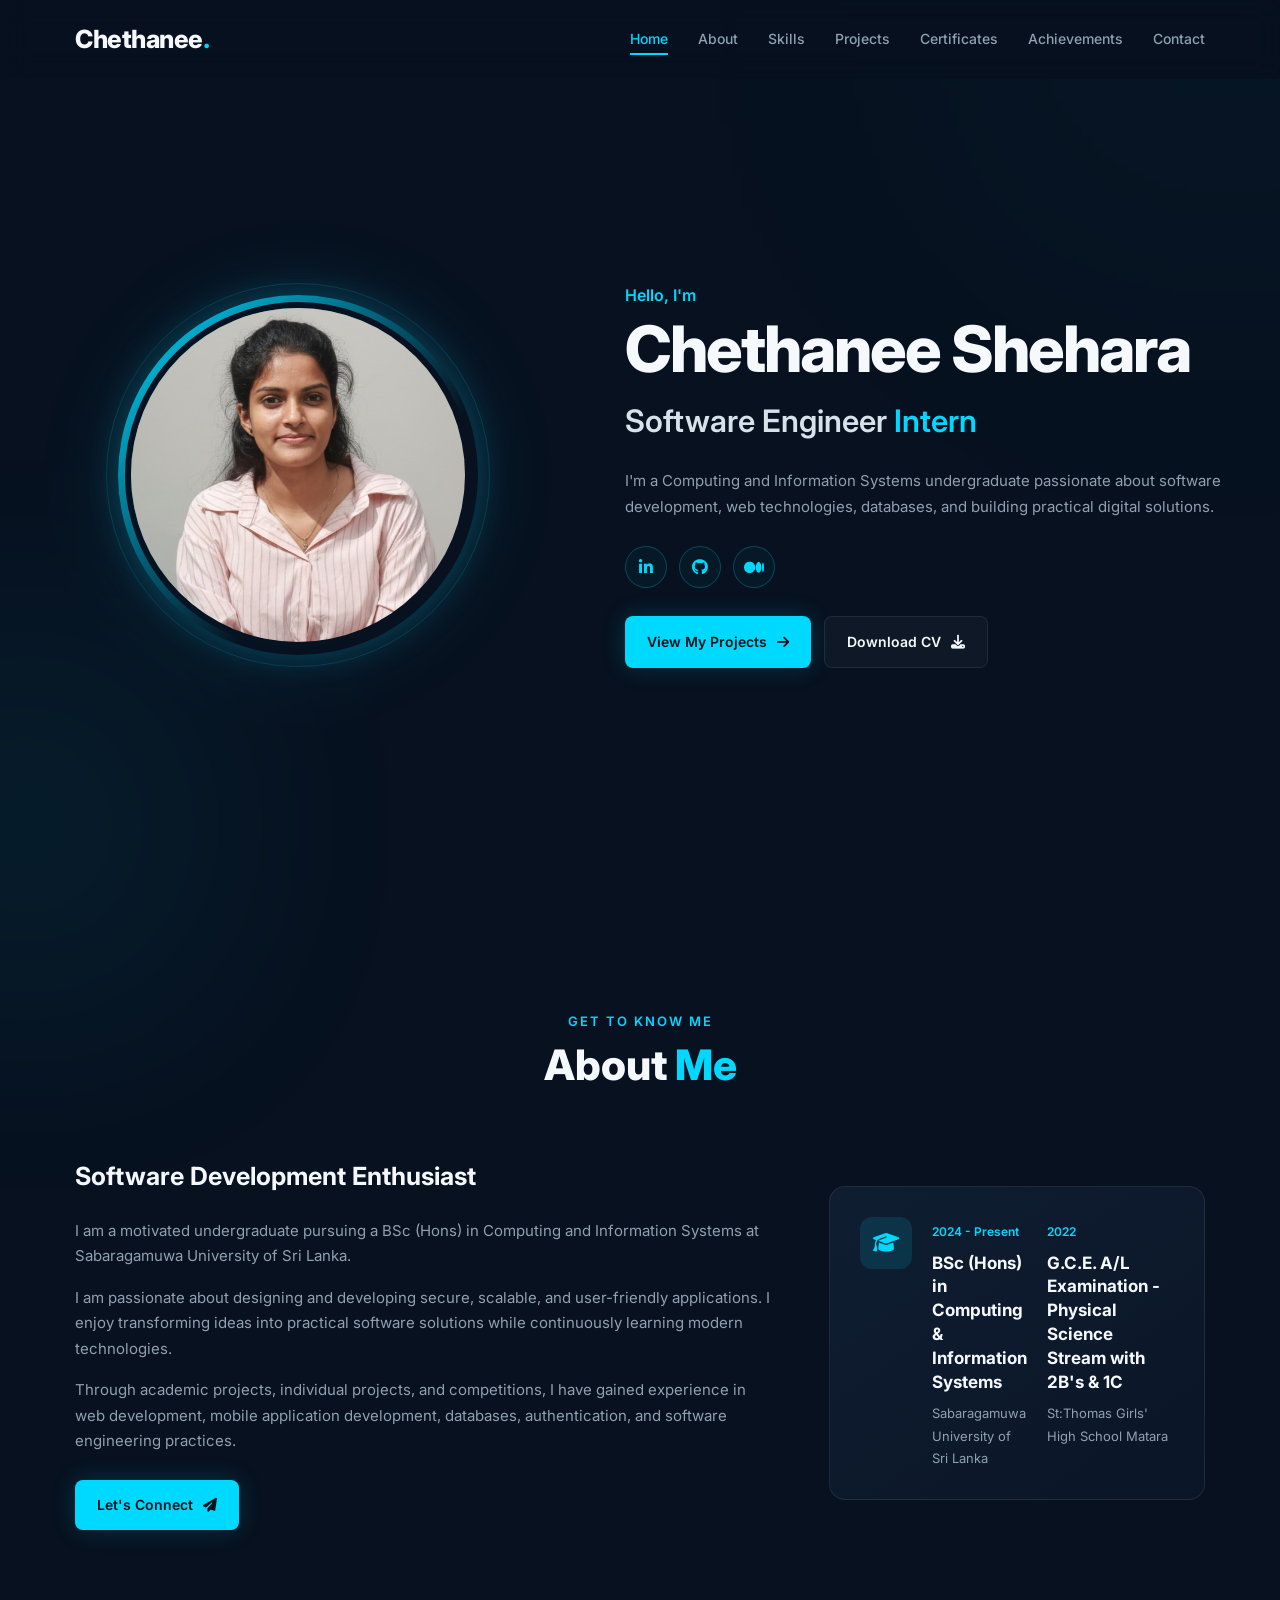
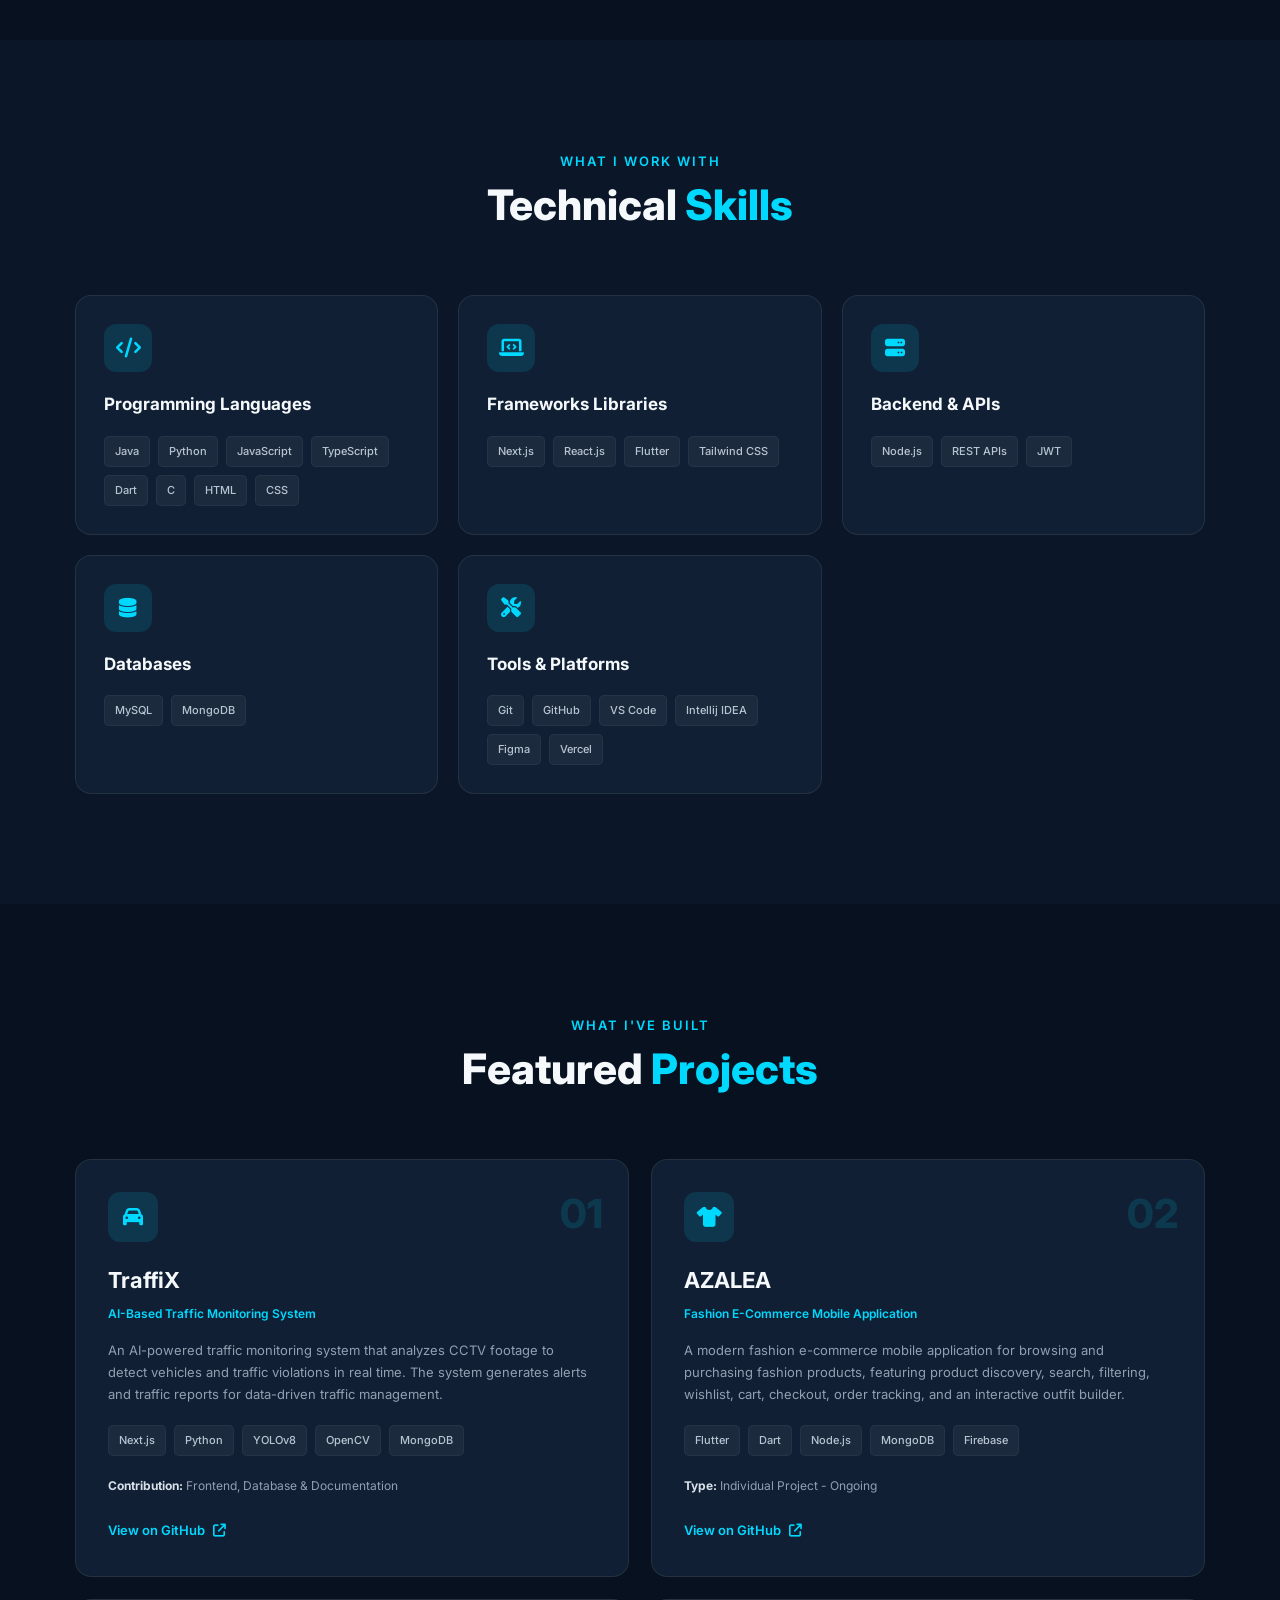
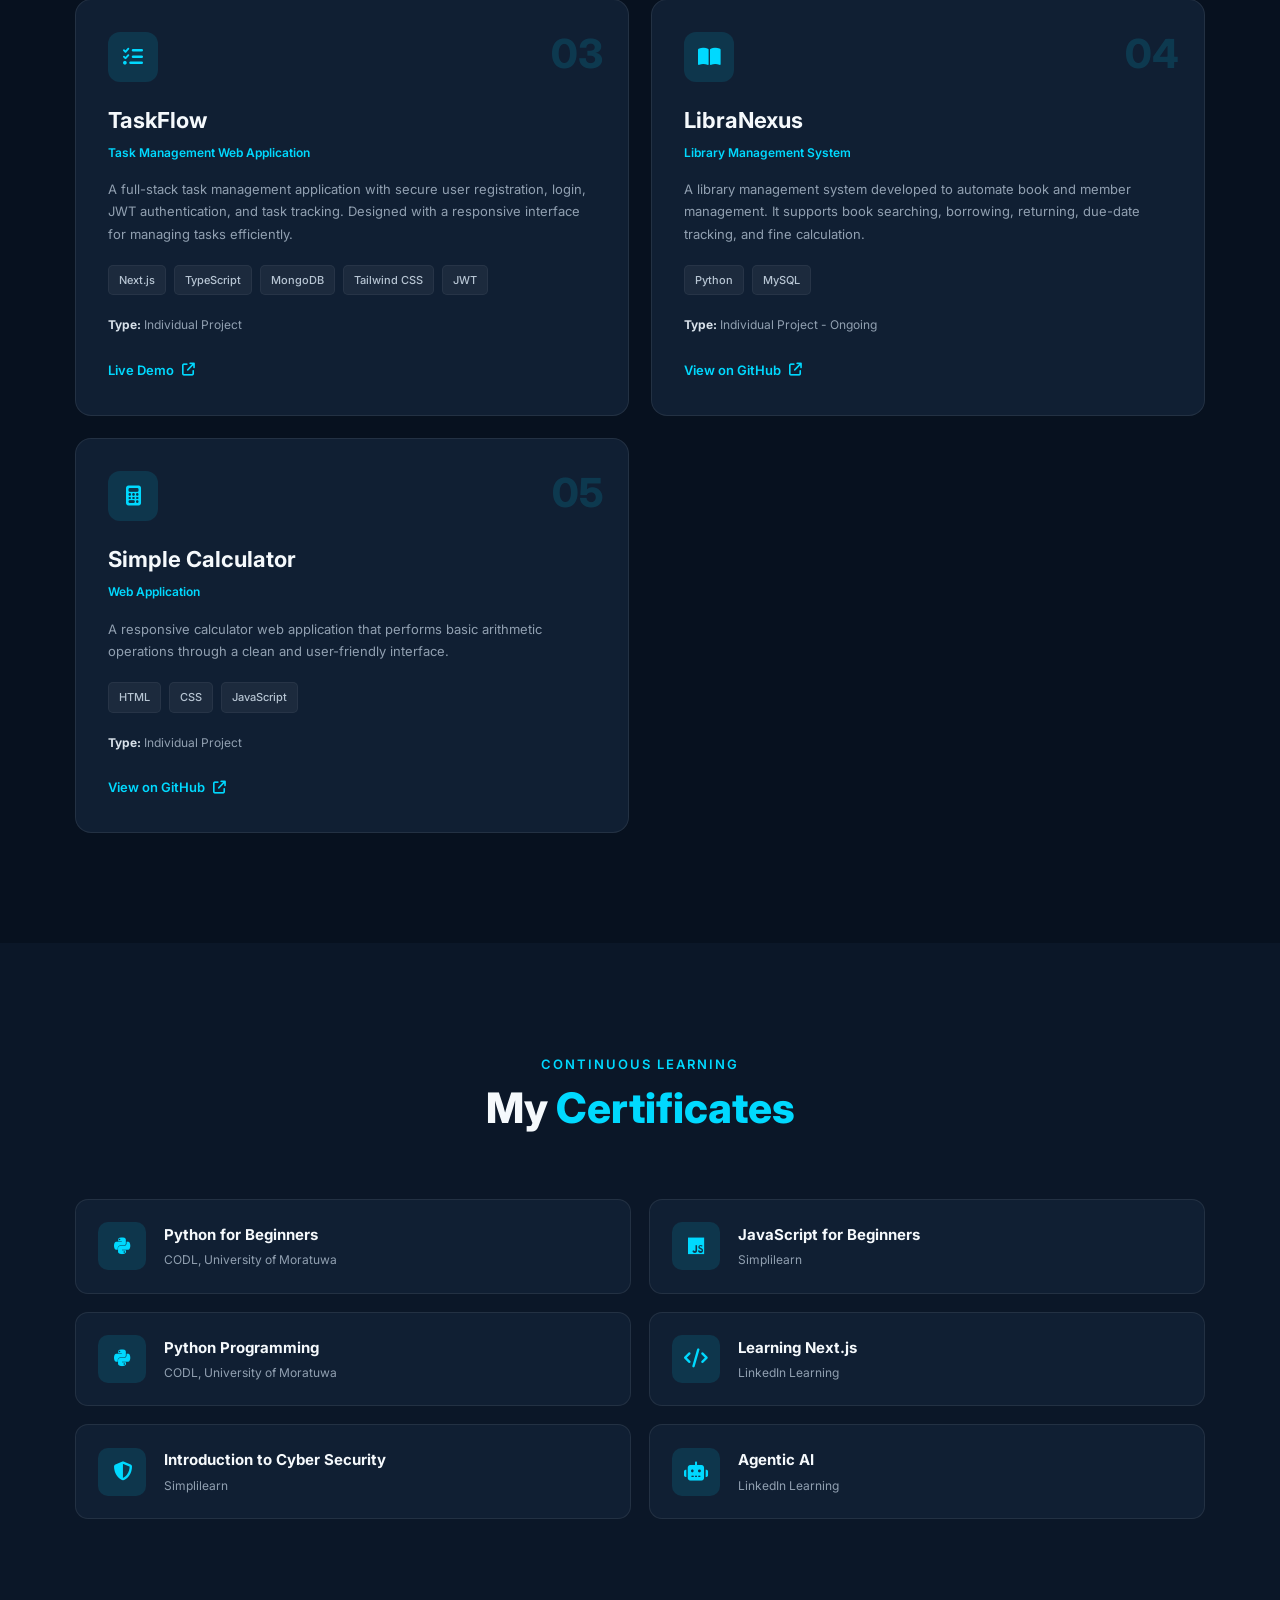
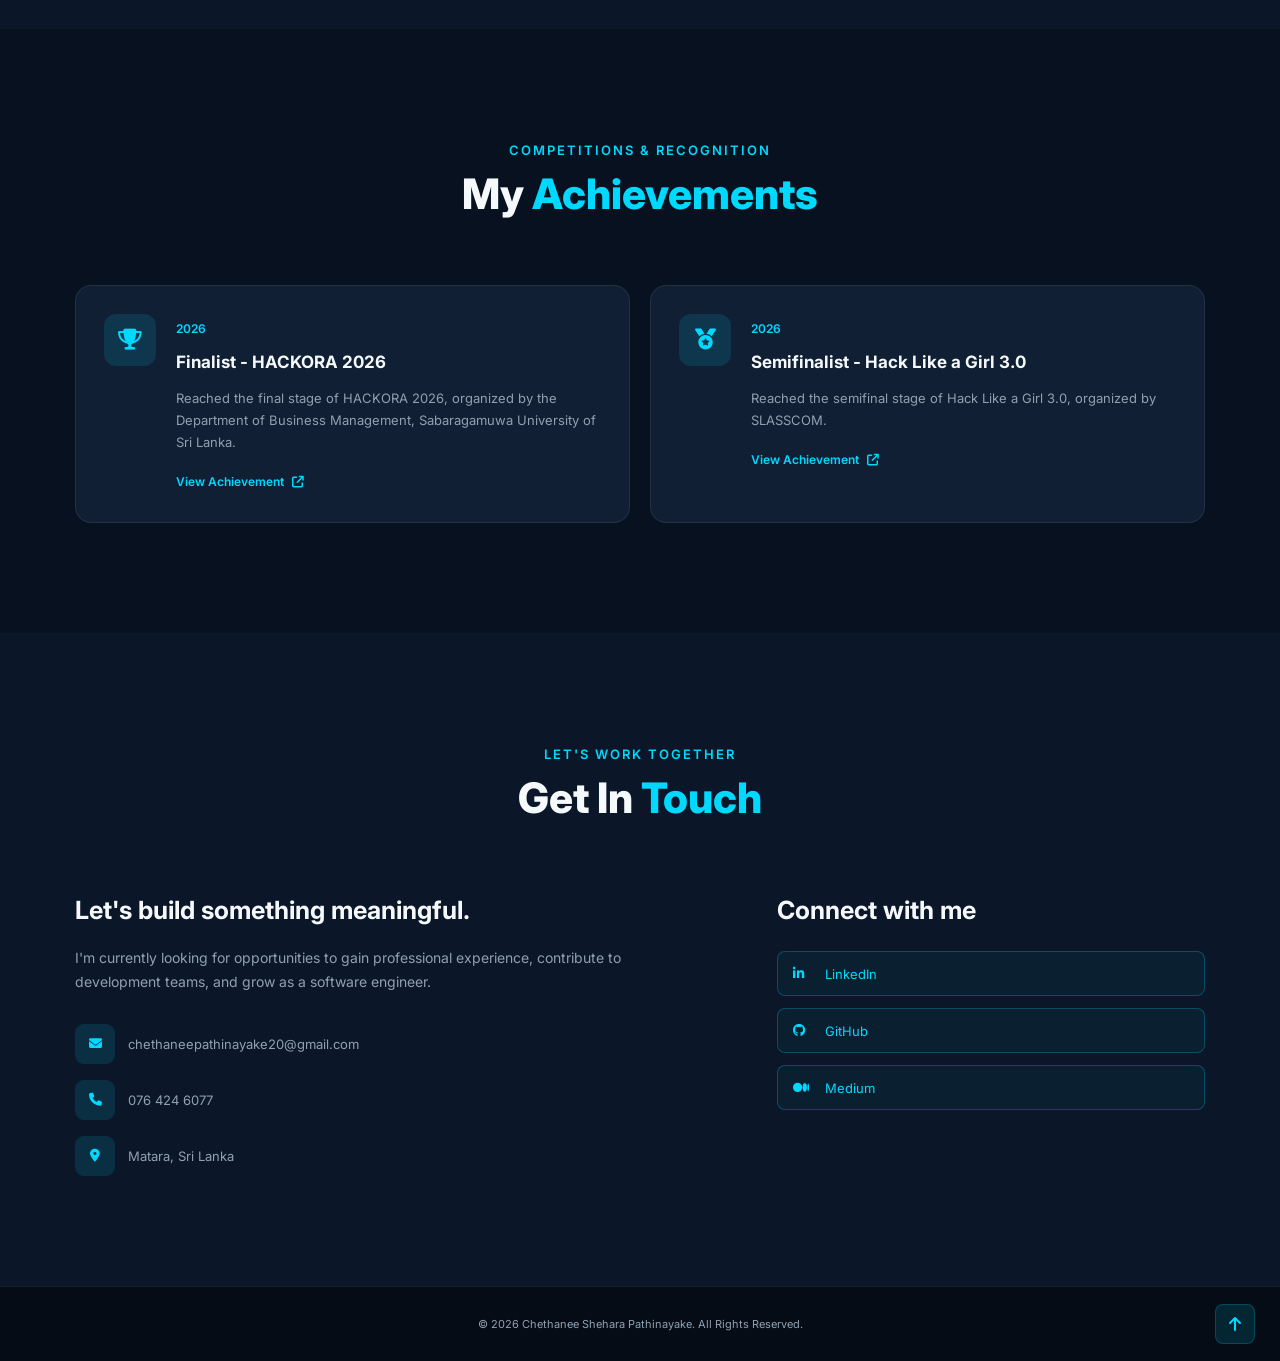
==== commit 6829f2de: "Update technical skills section" ====
--- a/index.html
+++ b/index.html
@@ -262,35 +262,34 @@
           <span>TypeScript</span>
           <span>Dart</span>
           <span>C</span>
-          <span>PHP</span>
-        </div>
-
-      </div>
-
-
-      <!-- Frontend -->
+          <span>HTML</span>
+          <span>CSS</span>
+        </div>
+
+      </div>
+
+
+      <!-- Frameworks & Libraries-->
       <div class="skill-card">
 
         <div class="skill-icon">
           <i class="fa-solid fa-laptop-code"></i>
         </div>
 
-        <h3>Frontend Development</h3>
+        <h3>Frameworks  Libraries</h3>
 
         <div class="skill-tags">
-          <span>HTML</span>
-          <span>CSS</span>
-          <span>JavaScript</span>
+          <span>Next.js</span>
           <span>React.js</span>
-          <span>Next.js</span>
+          <span>Flutter</span>
           <span>Tailwind CSS</span>
-          <span>Flutter</span>
-        </div>
-
-      </div>
-
-
-      <!-- Backend -->
+          
+        </div>
+
+      </div>
+
+
+      <!-- Backend & APIs-->
       <div class="skill-card">
 
         <div class="skill-icon">
@@ -320,13 +319,13 @@
         <div class="skill-tags">
           <span>MySQL</span>
           <span>MongoDB</span>
-          <span>Firebase</span>
-        </div>
-
-      </div>
-
-
-      <!-- Tools -->
+          
+        </div>
+
+      </div>
+
+
+      <!-- Tools & Platforms -->
       <div class="skill-card">
 
         <div class="skill-icon">
@@ -339,7 +338,7 @@
           <span>Git</span>
           <span>GitHub</span>
           <span>VS Code</span>
-          <span>Postman</span>
+          <span>Intellij IDEA</span>
           <span>Figma</span>
           <span>Vercel</span>
         </div>
